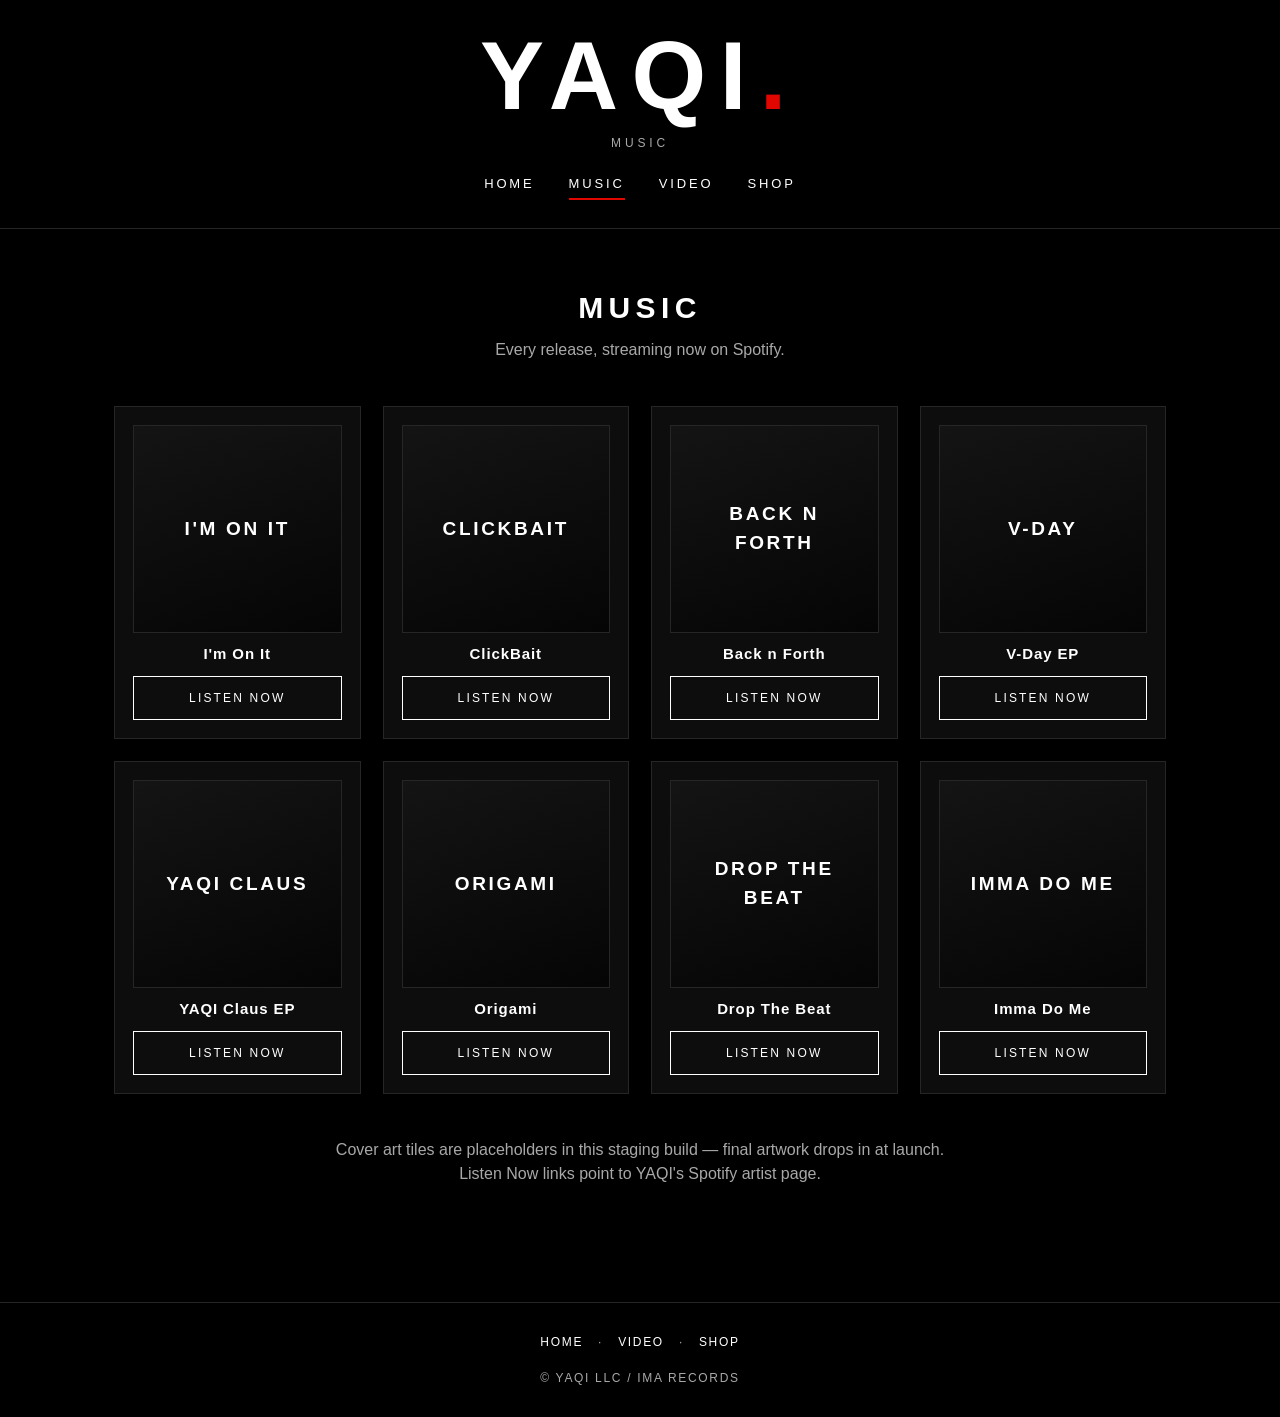
==== music/index.html @ f7b1d55b "Add files via upload" ====
<!DOCTYPE html>
<html lang="en">
<head>
<meta charset="utf-8">
<meta name="viewport" content="width=device-width, initial-scale=1">
<title>Music — YAQI</title>
<link rel="stylesheet" href="../style.css">
</head>
<body>
<header>
  <div class="logo">YAQI<span class="dot">.</span></div>
  <p class="tagline">Music</p>
  <nav>
    <a href="../index.html">Home</a>
    <a href="index.html" class="active">Music</a>
    <a href="../video/">Video</a>
    <a href="../shop/">Shop</a>
  </nav>
</header>
<main>
  <h1 class="page">Music</h1>
  <p class="lede">Every release, streaming now on Spotify.</p>
  <div class="grid">
    <article class="card"><div class="tile"><span>I'M ON IT</span></div><h3>I'm On It</h3><a class="btn" href="https://open.spotify.com/artist/5m5swbEILOhOgBuREfOQjX" target="_blank" rel="noopener">Listen Now</a></article>
    <article class="card"><div class="tile"><span>CLICKBAIT</span></div><h3>ClickBait</h3><a class="btn" href="https://open.spotify.com/artist/5m5swbEILOhOgBuREfOQjX" target="_blank" rel="noopener">Listen Now</a></article>
    <article class="card"><div class="tile"><span>BACK N FORTH</span></div><h3>Back n Forth</h3><a class="btn" href="https://open.spotify.com/artist/5m5swbEILOhOgBuREfOQjX" target="_blank" rel="noopener">Listen Now</a></article>
    <article class="card"><div class="tile"><span>V-DAY</span></div><h3>V-Day EP</h3><a class="btn" href="https://open.spotify.com/artist/5m5swbEILOhOgBuREfOQjX" target="_blank" rel="noopener">Listen Now</a></article>
    <article class="card"><div class="tile"><span>YAQI CLAUS</span></div><h3>YAQI Claus EP</h3><a class="btn" href="https://open.spotify.com/artist/5m5swbEILOhOgBuREfOQjX" target="_blank" rel="noopener">Listen Now</a></article>
    <article class="card"><div class="tile"><span>ORIGAMI</span></div><h3>Origami</h3><a class="btn" href="https://open.spotify.com/artist/5m5swbEILOhOgBuREfOQjX" target="_blank" rel="noopener">Listen Now</a></article>
    <article class="card"><div class="tile"><span>DROP THE BEAT</span></div><h3>Drop The Beat</h3><a class="btn" href="https://open.spotify.com/artist/5m5swbEILOhOgBuREfOQjX" target="_blank" rel="noopener">Listen Now</a></article>
    <article class="card"><div class="tile"><span>IMMA DO ME</span></div><h3>Imma Do Me</h3><a class="btn" href="https://open.spotify.com/artist/5m5swbEILOhOgBuREfOQjX" target="_blank" rel="noopener">Listen Now</a></article>
  </div>
  <p class="lede" style="margin-top:44px">Cover art tiles are placeholders in this staging build — final artwork drops in at launch. Listen Now links point to YAQI's Spotify artist page.</p>
</main>
<footer>
  <a href="../index.html">Home</a> · <a href="../video/">Video</a> · <a href="../shop/">Shop</a><br><br>
  © YAQI LLC / IMA Records
</footer>
</body>
</html>
---- style.css ----
/* YAQI — staging mirror. Minimal black/white, one red accent. */
:root{
  --bg:#000; --panel:#0d0d0d; --line:#262626; --text:#fff; --muted:#a8a8a8; --red:#e10600;
}
*{box-sizing:border-box;margin:0;padding:0}
body{background:var(--bg);color:var(--text);font-family:"Helvetica Neue",Helvetica,Arial,sans-serif;line-height:1.5;-webkit-font-smoothing:antialiased}
a{color:var(--text);text-decoration:none}
a:hover{color:var(--red)}
header{border-bottom:1px solid var(--line);padding:28px 24px;text-align:center}
.logo{font-size:clamp(44px,9vw,96px);font-weight:800;letter-spacing:.14em;line-height:1}
.logo .dot{color:var(--red)}
.tagline{color:var(--muted);letter-spacing:.32em;text-transform:uppercase;font-size:12px;margin-top:10px}
nav{margin-top:22px;display:flex;gap:34px;justify-content:center;flex-wrap:wrap}
nav a{letter-spacing:.22em;text-transform:uppercase;font-size:13px;padding-bottom:4px;border-bottom:2px solid transparent}
nav a.active{border-color:var(--red)}
main{max-width:1100px;margin:0 auto;padding:56px 24px 72px}
h1.page{font-size:30px;letter-spacing:.18em;text-transform:uppercase;text-align:center;margin-bottom:8px}
p.lede{color:var(--muted);text-align:center;max-width:640px;margin:0 auto 44px}
.hero{text-align:center;padding:48px 0 8px}
.hero p{color:var(--muted);max-width:560px;margin:18px auto 0}
.socials{display:flex;gap:16px;justify-content:center;flex-wrap:wrap;margin-top:40px}
.socials a,.btn{display:inline-block;border:1px solid var(--text);padding:12px 26px;letter-spacing:.18em;text-transform:uppercase;font-size:12px;transition:.2s}
.socials a:hover,.btn:hover{background:var(--red);border-color:var(--red);color:#fff}
.grid{display:grid;grid-template-columns:repeat(auto-fill,minmax(230px,1fr));gap:22px}
.card{background:var(--panel);border:1px solid var(--line);padding:18px;text-align:center;display:flex;flex-direction:column;gap:10px}
.card img{width:100%;aspect-ratio:3/4;object-fit:cover;background:#161616}
.card h3{font-size:15px;letter-spacing:.06em}
.price{color:var(--red);font-weight:700;letter-spacing:.08em}
.desc{color:var(--muted);font-size:13px;flex:1}
.tile{aspect-ratio:1;display:flex;align-items:center;justify-content:center;border:1px solid var(--line);background:linear-gradient(160deg,#141414,#050505);padding:20px}
.tile span{font-size:19px;font-weight:700;letter-spacing:.14em;text-align:center}
.btn.buy{margin-top:6px;border-color:var(--red)}
.note{border:1px dashed var(--red);color:var(--muted);padding:14px 18px;font-size:13px;max-width:760px;margin:0 auto 40px;text-align:center}
footer{border-top:1px solid var(--line);padding:30px 24px;text-align:center;color:var(--muted);font-size:12px;letter-spacing:.14em;text-transform:uppercase}
footer a{margin:0 10px}
.center{text-align:center}
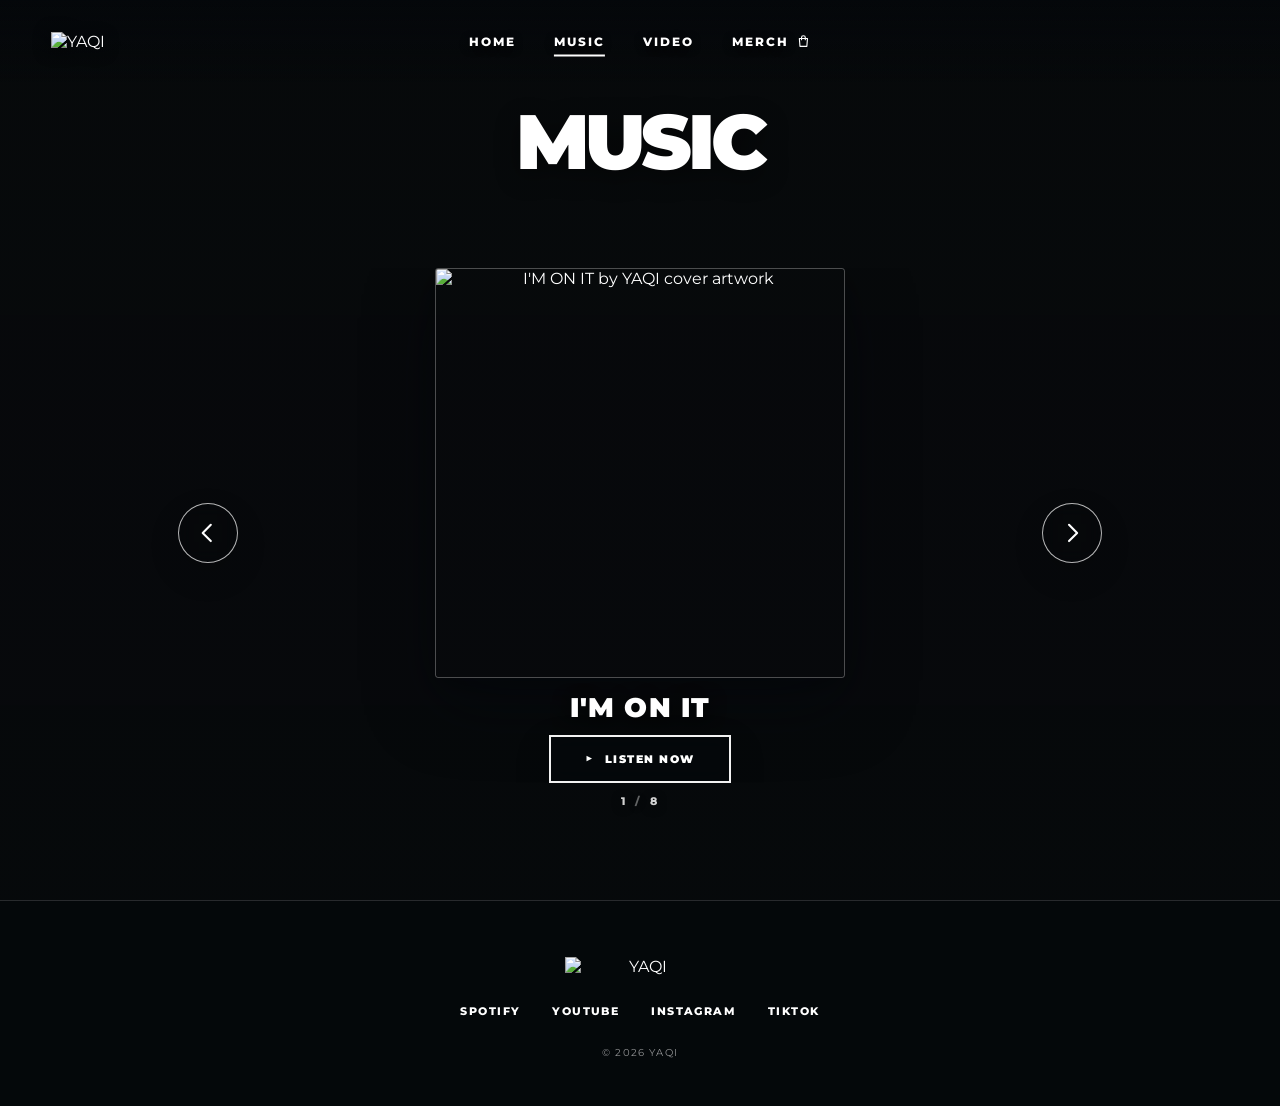
==== commit 67e1bab5: "Add files via upload" ====
--- a/music/index.html
+++ b/music/index.html
@@ -1,40 +1,84 @@
 <!DOCTYPE html>
 <html lang="en">
 <head>
-<meta charset="utf-8">
-<meta name="viewport" content="width=device-width, initial-scale=1">
-<title>Music — YAQI</title>
+<meta charset="UTF-8">
+<meta name="viewport" content="width=device-width, initial-scale=1.0">
+<title>YAQI | Music</title>
 <link rel="stylesheet" href="../style.css">
 </head>
-<body>
-<header>
-  <div class="logo">YAQI<span class="dot">.</span></div>
-  <p class="tagline">Music</p>
-  <nav>
-    <a href="../index.html">Home</a>
-    <a href="index.html" class="active">Music</a>
+<body class="music-page">
+<header class="site-header solid-header">
+  <a class="site-logo" href="../" aria-label="YAQI home"><img src="../assets/yaqi-logo.png" alt="YAQI"></a>
+  <button class="menu-toggle" aria-label="Open menu" aria-expanded="false"><span></span><span></span><span></span></button>
+  <nav class="main-nav">
+    <a href="../">Home</a>
+    <a href="./" class="active">Music</a>
     <a href="../video/">Video</a>
-    <a href="../shop/">Shop</a>
+    <a href="../shop/" class="nav-merch">Merch <svg class="nav-merch-icon" viewBox="0 0 24 24" aria-hidden="true"><path d="M5.5 8h13l-1 12.5h-11L5.5 8z"/><path d="M9 10V6.5a3 3 0 0 1 6 0V10"/></svg></a>
   </nav>
 </header>
-<main>
-  <h1 class="page">Music</h1>
-  <p class="lede">Every release, streaming now on Spotify.</p>
-  <div class="grid">
-    <article class="card"><div class="tile"><span>I'M ON IT</span></div><h3>I'm On It</h3><a class="btn" href="https://open.spotify.com/artist/5m5swbEILOhOgBuREfOQjX" target="_blank" rel="noopener">Listen Now</a></article>
-    <article class="card"><div class="tile"><span>CLICKBAIT</span></div><h3>ClickBait</h3><a class="btn" href="https://open.spotify.com/artist/5m5swbEILOhOgBuREfOQjX" target="_blank" rel="noopener">Listen Now</a></article>
-    <article class="card"><div class="tile"><span>BACK N FORTH</span></div><h3>Back n Forth</h3><a class="btn" href="https://open.spotify.com/artist/5m5swbEILOhOgBuREfOQjX" target="_blank" rel="noopener">Listen Now</a></article>
-    <article class="card"><div class="tile"><span>V-DAY</span></div><h3>V-Day EP</h3><a class="btn" href="https://open.spotify.com/artist/5m5swbEILOhOgBuREfOQjX" target="_blank" rel="noopener">Listen Now</a></article>
-    <article class="card"><div class="tile"><span>YAQI CLAUS</span></div><h3>YAQI Claus EP</h3><a class="btn" href="https://open.spotify.com/artist/5m5swbEILOhOgBuREfOQjX" target="_blank" rel="noopener">Listen Now</a></article>
-    <article class="card"><div class="tile"><span>ORIGAMI</span></div><h3>Origami</h3><a class="btn" href="https://open.spotify.com/artist/5m5swbEILOhOgBuREfOQjX" target="_blank" rel="noopener">Listen Now</a></article>
-    <article class="card"><div class="tile"><span>DROP THE BEAT</span></div><h3>Drop The Beat</h3><a class="btn" href="https://open.spotify.com/artist/5m5swbEILOhOgBuREfOQjX" target="_blank" rel="noopener">Listen Now</a></article>
-    <article class="card"><div class="tile"><span>IMMA DO ME</span></div><h3>Imma Do Me</h3><a class="btn" href="https://open.spotify.com/artist/5m5swbEILOhOgBuREfOQjX" target="_blank" rel="noopener">Listen Now</a></article>
-  </div>
-  <p class="lede" style="margin-top:44px">Cover art tiles are placeholders in this staging build — final artwork drops in at launch. Listen Now links point to YAQI's Spotify artist page.</p>
+<main class="music-shell">
+  <div class="music-page-heading"><h1>Music</h1></div>
+  <section class="release-carousel" aria-label="Releases">
+    <button class="release-arrow release-arrow-left" data-music-prev aria-label="Previous release"><svg viewBox="0 0 24 24"><polyline points="14.5 5 7.5 12 14.5 19"/></svg></button>
+    <div class="release-viewport">
+      <div class="release-track" data-music-track>
+        <div class="release-slide" data-music-slide><div class="release-card">
+          <img class="release-cover" src="../assets/im-on-it.png" alt="I'M ON IT by YAQI cover artwork">
+          <h2>I'm On It</h2>
+          <a class="listen-button" href="https://open.spotify.com/track/5s3opgyI53ngSwlmM17Tma" target="_blank" rel="noopener"><span class="listen-play">▶</span> Listen Now</a>
+        </div></div>
+        <div class="release-slide" data-music-slide><div class="release-card">
+          <img class="release-cover" src="../assets/clickbait.png" alt="CLICKBAIT by YAQI cover artwork">
+          <h2>ClickBait</h2>
+          <a class="listen-button" href="https://open.spotify.com/track/7DHB2YpfxtL0HxVjo0pSCS" target="_blank" rel="noopener"><span class="listen-play">▶</span> Listen Now</a>
+        </div></div>
+        <div class="release-slide" data-music-slide><div class="release-card">
+          <img class="release-cover" src="../assets/back-n-forth.png" alt="BACK N FORTH by YAQI cover artwork">
+          <h2>Back n Forth</h2>
+          <a class="listen-button" href="https://open.spotify.com/track/4S9EpuL0spIxfw7jZOhN16" target="_blank" rel="noopener"><span class="listen-play">▶</span> Listen Now</a>
+        </div></div>
+        <div class="release-slide" data-music-slide><div class="release-card">
+          <img class="release-cover" src="../assets/v-day.png" alt="V-DAY by YAQI cover artwork">
+          <h2>V-Day</h2>
+          <a class="listen-button" href="https://open.spotify.com/album/2xEYxTy93V18si3zNuyYnM" target="_blank" rel="noopener"><span class="listen-play">▶</span> Listen Now</a>
+        </div></div>
+        <div class="release-slide" data-music-slide><div class="release-card">
+          <img class="release-cover" src="../assets/yaqi-claus.png" alt="YAQI CLAUS by YAQI cover artwork">
+          <h2>YAQI Claus</h2>
+          <a class="listen-button" href="https://open.spotify.com/album/5U6uomQ8P0w6MU0vwHwNBo" target="_blank" rel="noopener"><span class="listen-play">▶</span> Listen Now</a>
+        </div></div>
+        <div class="release-slide" data-music-slide><div class="release-card">
+          <img class="release-cover" src="../assets/origami.png" alt="ORIGAMI by YAQI cover artwork">
+          <h2>Origami</h2>
+          <a class="listen-button" href="https://open.spotify.com/track/48HlxgF5xX94oO83ZeDOgD" target="_blank" rel="noopener"><span class="listen-play">▶</span> Listen Now</a>
+        </div></div>
+        <div class="release-slide" data-music-slide><div class="release-card">
+          <img class="release-cover" src="../assets/drop-the-beat.png" alt="DROP THE BEAT by YAQI cover artwork">
+          <h2>Drop The Beat</h2>
+          <a class="listen-button" href="https://open.spotify.com/track/1GWq0NclxH48NZuZEnjfbx" target="_blank" rel="noopener"><span class="listen-play">▶</span> Listen Now</a>
+        </div></div>
+        <div class="release-slide" data-music-slide><div class="release-card">
+          <img class="release-cover" src="../assets/imma-do-me.png" alt="IMMA DO ME by YAQI cover artwork">
+          <h2>Imma Do Me</h2>
+          <a class="listen-button" href="https://open.spotify.com/track/6nxDJrNgpS2zrKeXqTOZws" target="_blank" rel="noopener"><span class="listen-play">▶</span> Listen Now</a>
+        </div></div>
+      </div>
+    </div>
+    <button class="release-arrow release-arrow-right" data-music-next aria-label="Next release"><svg viewBox="0 0 24 24"><polyline points="9.5 5 16.5 12 9.5 19"/></svg></button>
+    <div class="release-position"><span data-music-current>1</span><span class="release-position-divider">/</span><span data-music-total>8</span></div>
+  </section>
 </main>
-<footer>
-  <a href="../index.html">Home</a> · <a href="../video/">Video</a> · <a href="../shop/">Shop</a><br><br>
-  © YAQI LLC / IMA Records
+<footer class="site-footer">
+  <img src="../assets/yaqi-logo.png" alt="YAQI">
+  <nav class="footer-links">
+    <a href="https://open.spotify.com/artist/5m5swbEILOhOgBuREfOQjX" target="_blank" rel="noopener">Spotify</a>
+    <a href="https://www.youtube.com/@yaqiofficialchannel460" target="_blank" rel="noopener">YouTube</a>
+    <a href="https://www.instagram.com/yaqi_official/" target="_blank" rel="noopener">Instagram</a>
+    <a href="https://www.tiktok.com/@yaqiofficial" target="_blank" rel="noopener">TikTok</a>
+  </nav>
+  <p>© <span data-year>2026</span> YAQI</p>
 </footer>
+<script src="../script.js"></script>
 </body>
 </html>
--- a/style.css
+++ b/style.css
@@ -1,36 +1,928 @@
-/* YAQI — staging mirror. Minimal black/white, one red accent. */
-:root{
-  --bg:#000; --panel:#0d0d0d; --line:#262626; --text:#fff; --muted:#a8a8a8; --red:#e10600;
-}
-*{box-sizing:border-box;margin:0;padding:0}
-body{background:var(--bg);color:var(--text);font-family:"Helvetica Neue",Helvetica,Arial,sans-serif;line-height:1.5;-webkit-font-smoothing:antialiased}
-a{color:var(--text);text-decoration:none}
-a:hover{color:var(--red)}
-header{border-bottom:1px solid var(--line);padding:28px 24px;text-align:center}
-.logo{font-size:clamp(44px,9vw,96px);font-weight:800;letter-spacing:.14em;line-height:1}
-.logo .dot{color:var(--red)}
-.tagline{color:var(--muted);letter-spacing:.32em;text-transform:uppercase;font-size:12px;margin-top:10px}
-nav{margin-top:22px;display:flex;gap:34px;justify-content:center;flex-wrap:wrap}
-nav a{letter-spacing:.22em;text-transform:uppercase;font-size:13px;padding-bottom:4px;border-bottom:2px solid transparent}
-nav a.active{border-color:var(--red)}
-main{max-width:1100px;margin:0 auto;padding:56px 24px 72px}
-h1.page{font-size:30px;letter-spacing:.18em;text-transform:uppercase;text-align:center;margin-bottom:8px}
-p.lede{color:var(--muted);text-align:center;max-width:640px;margin:0 auto 44px}
-.hero{text-align:center;padding:48px 0 8px}
-.hero p{color:var(--muted);max-width:560px;margin:18px auto 0}
-.socials{display:flex;gap:16px;justify-content:center;flex-wrap:wrap;margin-top:40px}
-.socials a,.btn{display:inline-block;border:1px solid var(--text);padding:12px 26px;letter-spacing:.18em;text-transform:uppercase;font-size:12px;transition:.2s}
-.socials a:hover,.btn:hover{background:var(--red);border-color:var(--red);color:#fff}
-.grid{display:grid;grid-template-columns:repeat(auto-fill,minmax(230px,1fr));gap:22px}
-.card{background:var(--panel);border:1px solid var(--line);padding:18px;text-align:center;display:flex;flex-direction:column;gap:10px}
-.card img{width:100%;aspect-ratio:3/4;object-fit:cover;background:#161616}
-.card h3{font-size:15px;letter-spacing:.06em}
-.price{color:var(--red);font-weight:700;letter-spacing:.08em}
-.desc{color:var(--muted);font-size:13px;flex:1}
-.tile{aspect-ratio:1;display:flex;align-items:center;justify-content:center;border:1px solid var(--line);background:linear-gradient(160deg,#141414,#050505);padding:20px}
-.tile span{font-size:19px;font-weight:700;letter-spacing:.14em;text-align:center}
-.btn.buy{margin-top:6px;border-color:var(--red)}
-.note{border:1px dashed var(--red);color:var(--muted);padding:14px 18px;font-size:13px;max-width:760px;margin:0 auto 40px;text-align:center}
-footer{border-top:1px solid var(--line);padding:30px 24px;text-align:center;color:var(--muted);font-size:12px;letter-spacing:.14em;text-transform:uppercase}
-footer a{margin:0 10px}
-.center{text-align:center}
+@import url("https://fonts.googleapis.com/css2?family=Montserrat:wght@400;500;600;700;800;900&display=swap");
+
+:root {
+  --black: #080a0c;
+  --white: #ffffff;
+  --silver: #dce6ed;
+  --silver-dark: #8696a3;
+  --glass-dark: rgba(6, 9, 12, .72);
+  --glass-light: rgba(235, 242, 247, .15);
+}
+
+* { box-sizing: border-box; }
+
+html { scroll-behavior: smooth; }
+
+body {
+  margin: 0;
+  min-height: 100%;
+  font-family: "Montserrat", Arial, sans-serif;
+  color: var(--white);
+  overflow-x: hidden;
+  background: var(--black);
+}
+
+/* One full-size background image across the entire site. No tiles or square repeats. */
+body::before {
+  content: "";
+  position: fixed;
+  inset: 0;
+  z-index: -2;
+  background-image: url("assets/yaqi-background.jpg");
+  background-position: center center;
+  background-size: cover;
+  background-repeat: no-repeat;
+}
+
+/* Very light contrast layer so white YAQI branding stays readable. */
+body::after {
+  content: "";
+  position: fixed;
+  inset: 0;
+  z-index: -1;
+  pointer-events: none;
+  background: linear-gradient(180deg, rgba(4,7,10,.16), rgba(4,7,10,.28));
+}
+
+a { color: inherit; text-decoration: none; }
+
+img { display: block; max-width: 100%; }
+
+button, input { font: inherit; }
+
+.site-header {
+  position: fixed;
+  inset: 0 0 auto 0;
+  z-index: 100;
+  min-height: 82px;
+  padding: 16px clamp(22px, 4vw, 64px);
+  display: flex;
+  align-items: center;
+  justify-content: space-between;
+  background: linear-gradient(180deg, rgba(4,7,10,.72), rgba(4,7,10,.08));
+}
+
+/* Keep the same transparent/gradient header treatment on every page. */
+.solid-header {
+  background: linear-gradient(180deg, rgba(4,7,10,.72), rgba(4,7,10,.08));
+  border-bottom: 0;
+  backdrop-filter: none;
+}
+
+.site-logo { width: 118px; display: block; }
+
+.site-logo img { width: 100%; filter: drop-shadow(0 2px 8px rgba(0,0,0,.55)); }
+
+.main-nav {
+  position: absolute;
+  left: 50%;
+  top: 50%;
+  transform: translate(-50%, -50%);
+  display: flex;
+  align-items: center;
+  justify-content: center;
+  gap: clamp(22px, 3vw, 46px);
+  white-space: nowrap;
+}
+
+.main-nav a {
+  position: relative;
+  padding: 8px 0;
+  font-size: .76rem;
+  font-weight: 800;
+  letter-spacing: .16em;
+  text-transform: uppercase;
+  text-shadow: 0 2px 8px rgba(0,0,0,.65);
+}
+
+.main-nav a::after {
+  content: "";
+  position: absolute;
+  left: 0;
+  right: 100%;
+  bottom: 0;
+  height: 2px;
+  background: var(--white);
+  transition: right .2s ease;
+}
+
+.main-nav a:hover::after,
+.main-nav a.active::after { right: 0; }
+
+.nav-merch {
+  display: inline-flex;
+  align-items: center;
+  gap: 7px;
+}
+
+.nav-merch-icon {
+  width: 15px;
+  height: 15px;
+  fill: none;
+  stroke: currentColor;
+  stroke-width: 1.8;
+  stroke-linecap: round;
+  stroke-linejoin: round;
+  flex: 0 0 auto;
+}
+
+.menu-toggle { display: none; }
+
+.home-hero {
+  position: relative;
+  min-height: 100svh;
+  display: grid;
+  place-items: center;
+  overflow: hidden;
+  background: transparent;
+}
+
+.home-hero::before { display: none; }
+
+.hero-glow { display: none; }
+
+.home-center {
+  width: min(980px, 88vw);
+  margin: 0 auto;
+  text-align: center;
+  padding: 120px 20px 110px;
+}
+
+.home-logo {
+  width: min(860px, 82vw);
+  margin: 0 auto clamp(34px, 6vh, 62px);
+  filter: drop-shadow(0 14px 30px rgba(0,0,0,.55));
+}
+
+.home-actions, .button-row {
+  display: flex;
+  flex-wrap: wrap;
+  justify-content: center;
+  gap: 14px;
+}
+
+.primary-button {
+  min-width: 178px;
+  min-height: 50px;
+  padding: 0 26px;
+  display: inline-flex;
+  align-items: center;
+  justify-content: center;
+  border: 2px solid var(--white);
+  background: var(--white);
+  color: var(--black);
+  font-size: .72rem;
+  font-weight: 900;
+  letter-spacing: .14em;
+  text-transform: uppercase;
+  cursor: pointer;
+  box-shadow: 0 8px 24px rgba(0,0,0,.16);
+  transition: transform .18s ease, background .18s ease, color .18s ease;
+}
+
+.primary-button:hover { transform: translateY(-2px); }
+
+.primary-button.outline { background: rgba(0,0,0,.12); color: var(--white); backdrop-filter: blur(4px); }
+
+.primary-button.outline:hover { background: var(--white); color: var(--black); }
+
+.home-socials {
+  position: absolute;
+  left: 0;
+  right: 0;
+  bottom: 0;
+  min-height: 64px;
+  display: flex;
+  justify-content: center;
+  align-items: center;
+  flex-wrap: wrap;
+  gap: 18px 36px;
+  padding: 16px 22px;
+  background: rgba(4,7,10,.52);
+  border-top: 1px solid rgba(255,255,255,.16);
+  backdrop-filter: blur(10px);
+}
+
+.home-socials a,
+.footer-links a {
+  font-size: .68rem;
+  font-weight: 800;
+  letter-spacing: .13em;
+  text-transform: uppercase;
+}
+
+.home-socials a:hover,
+.footer-links a:hover { color: var(--silver); }
+
+.inner-page { background: transparent; }
+
+.page-shell {
+  min-height: 100vh;
+  padding-top: 82px;
+  background: transparent;
+}
+
+.page-intro {
+  min-height: 300px;
+  padding: 100px clamp(24px, 7vw, 110px) 62px;
+  display: flex;
+  align-items: flex-end;
+  background: transparent;
+}
+
+.page-intro h1 {
+  margin: 0;
+  color: var(--white);
+  font-size: clamp(4.8rem, 12vw, 11rem);
+  line-height: .82;
+  font-weight: 900;
+  letter-spacing: -.06em;
+  text-transform: uppercase;
+  text-shadow: 0 7px 26px rgba(0,0,0,.48);
+}
+
+.music-feature {
+  padding: clamp(55px, 8vw, 110px) clamp(24px, 7vw, 110px) 120px;
+  display: grid;
+  grid-template-columns: minmax(280px, .85fr) minmax(360px, 1.15fr);
+  gap: clamp(45px, 7vw, 110px);
+  align-items: center;
+  background: rgba(236,244,249,.76);
+  color: var(--black);
+  border-top: 1px solid rgba(255,255,255,.35);
+  border-bottom: 1px solid rgba(255,255,255,.35);
+  backdrop-filter: blur(8px);
+}
+
+.section-logo {
+  width: min(430px, 78%);
+  padding: 24px 26px;
+  margin-bottom: 34px;
+  background: rgba(6,9,12,.94);
+}
+
+.music-copy h2 {
+  margin: 0 0 16px;
+  font-size: clamp(2.4rem, 5vw, 5rem);
+  line-height: .95;
+  text-transform: uppercase;
+  letter-spacing: -.04em;
+}
+
+.music-copy p {
+  max-width: 480px;
+  margin: 0 0 32px;
+  line-height: 1.7;
+  font-size: .94rem;
+}
+
+.button-row { justify-content: flex-start; }
+
+.dark-button {
+  background: var(--black);
+  color: var(--white);
+  border-color: var(--black);
+}
+
+.dark-button:hover { background: #28313a; border-color: #28313a; }
+
+.outline-dark { background: transparent; color: var(--black); }
+
+.outline-dark:hover { color: var(--white); }
+
+.spotify-frame-wrap { width: 100%; max-width: 700px; margin-left: auto; }
+
+.spotify-frame {
+  display: block;
+  width: 100%;
+  border: 0;
+  border-radius: 14px;
+  box-shadow: 0 20px 60px rgba(0,0,0,.18);
+}
+
+.video-page {
+  overflow-y: auto;
+}
+
+.video-shell {
+  min-height: 100svh;
+  padding-top: 82px;
+  padding-bottom: 0;
+  background: transparent;
+  color: var(--white);
+}
+
+/* The first video and its heading are designed to fit entirely in the first viewport. */
+.video-first-screen {
+  min-height: calc(100svh - 82px);
+  display: flex;
+  flex-direction: column;
+  justify-content: center;
+  padding: clamp(12px, 2vh, 22px) 24px clamp(20px, 3vh, 34px);
+}
+
+.video-page-heading {
+  flex: 0 0 auto;
+  padding: 0 0 clamp(10px, 1.6vh, 18px);
+  text-align: center;
+}
+
+.video-page-heading h1 {
+  margin: 0;
+  color: var(--white);
+  font-size: clamp(2.5rem, 5vw, 4.8rem);
+  line-height: .9;
+  font-weight: 900;
+  letter-spacing: -.05em;
+  text-transform: uppercase;
+  text-shadow: 0 7px 24px rgba(0,0,0,.48);
+}
+
+.video-list {
+  width: 100%;
+}
+
+.video-entry {
+  min-height: calc(100svh - 82px);
+  display: grid;
+  place-items: center;
+  padding: clamp(34px, 6vh, 70px) 24px;
+}
+
+.video-entry-first {
+  flex: 1 1 auto;
+  min-height: 0;
+  padding: 0;
+}
+
+.video-feature {
+  appearance: none;
+  width: min(980px, 88vw, calc((100svh - 245px) * 1.7778));
+  max-width: 100%;
+  min-width: 0;
+  margin: 0;
+  padding: 0;
+  border: 0;
+  background: transparent;
+  color: var(--white);
+  text-align: center;
+  cursor: pointer;
+}
+
+.video-entry:not(.video-entry-first) .video-feature {
+  width: min(980px, 88vw, calc((100svh - 190px) * 1.7778));
+}
+
+.video-feature-thumb {
+  position: relative;
+  display: block;
+  width: 100%;
+  aspect-ratio: 16 / 9;
+  overflow: hidden;
+  background: #111;
+  border: 1px solid rgba(255,255,255,.28);
+  box-shadow: 0 26px 70px rgba(3,8,13,.42),
+    0 8px 24px rgba(3,8,13,.26);
+  transition: transform .28s ease, box-shadow .28s ease;
+}
+
+.video-feature-thumb img {
+  width: 100%;
+  height: 100%;
+  object-fit: cover;
+  transition: transform .28s ease, filter .28s ease;
+}
+
+@media (hover: hover) and (pointer: fine) {
+  .video-feature:hover .video-feature-thumb {
+    transform: translateY(-4px) scale(1.004);
+    box-shadow: 0 32px 82px rgba(3,8,13,.48),
+      0 10px 28px rgba(3,8,13,.3);
+  }
+
+  .video-feature:hover .video-feature-thumb img {
+    transform: scale(1.018);
+    filter: brightness(.78);
+  }
+}
+
+.play-circle {
+  position: absolute;
+  left: 50%;
+  top: 50%;
+  transform: translate(-50%, -50%);
+  width: clamp(58px, 5vw, 76px);
+  height: clamp(58px, 5vw, 76px);
+  border: 2px solid var(--white);
+  border-radius: 50%;
+  display: grid;
+  place-items: center;
+  padding-left: 5px;
+  background: rgba(0,0,0,.25);
+  color: var(--white);
+  font-size: 1.25rem;
+  transition: background .2s ease, color .2s ease, transform .2s ease;
+}
+
+.video-feature:hover .play-circle,
+.video-feature:focus-visible .play-circle {
+  background: rgba(230,238,244,.9);
+  color: var(--black);
+  transform: translate(-50%, -50%) scale(1.04);
+}
+
+.video-feature-title {
+  display: block;
+  margin-top: clamp(10px, 1.6vh, 16px);
+  color: var(--white);
+  font-size: clamp(1.05rem, 2vw, 1.45rem);
+  font-weight: 900;
+  line-height: 1.05;
+  letter-spacing: .04em;
+  text-transform: uppercase;
+  text-shadow: 0 4px 18px rgba(0,0,0,.7);
+}
+
+.video-page-more {
+  padding: 8px 24px 70px;
+  text-align: center;
+}
+
+.video-youtube-link {
+  color: rgba(255,255,255,.88);
+  font-size: .64rem;
+  font-weight: 800;
+  letter-spacing: .14em;
+  text-transform: uppercase;
+  text-shadow: 0 2px 10px rgba(0,0,0,.55);
+  border-bottom: 1px solid rgba(255,255,255,.55);
+  padding-bottom: 3px;
+}
+
+.video-youtube-link:hover,
+.video-youtube-link:focus-visible {
+  color: var(--white);
+  border-color: var(--white);
+}
+
+@media (max-height: 760px) and (min-width: 781px) {
+  .video-first-screen {
+    padding-top: 8px;
+    padding-bottom: 16px;
+  }
+
+  .video-page-heading {
+    padding-bottom: 8px;
+  }
+
+  .video-page-heading h1 {
+    font-size: clamp(2.2rem, 4vw, 3.6rem);
+  }
+
+  .video-feature {
+    width: min(860px, 82vw, calc((100svh - 205px) * 1.7778));
+  }
+
+  .video-feature-title {
+    margin-top: 8px;
+  }
+}
+
+@media (max-width: 780px) {
+  .video-shell {
+    padding-top: 70px;
+  }
+
+  .video-first-screen {
+    min-height: calc(100svh - 70px);
+    padding: 12px 14px 20px;
+  }
+
+  .video-page-heading {
+    padding-bottom: 10px;
+  }
+
+  .video-page-heading h1 {
+    font-size: clamp(2.5rem, 14vw, 4.3rem);
+  }
+
+  .video-entry {
+    min-height: calc(100svh - 70px);
+    padding: 32px 14px;
+  }
+
+  .video-entry-first {
+    min-height: 0;
+    padding: 0;
+  }
+
+  .video-feature,
+  .video-entry:not(.video-entry-first) .video-feature {
+    width: min(100%, calc((100svh - 220px) * 1.7778));
+  }
+
+  .video-feature-title {
+    margin-top: 10px;
+    font-size: 1.08rem;
+  }
+}
+
+@media (max-width: 420px) {
+  .video-page-heading h1 { font-size: 2.8rem; }
+
+  .video-feature,
+  .video-entry:not(.video-entry-first) .video-feature {
+    width: min(100%, calc((100svh - 205px) * 1.7778));
+  }
+}
+
+.video-modal {
+  position: fixed;
+  z-index: 500;
+  inset: 0;
+  display: none;
+  place-items: center;
+  padding: clamp(20px, 5vw, 70px);
+  background: rgba(0,0,0,.94);
+}
+
+.video-modal.open { display: grid; }
+
+.video-modal-inner {
+  width: min(1220px, 100%);
+  aspect-ratio: 16 / 9;
+  background: #000;
+  box-shadow: 0 30px 100px rgba(0,0,0,.7);
+}
+
+.video-modal iframe { width: 100%; height: 100%; border: 0; display: block; }
+
+.video-modal-close {
+  position: fixed;
+  top: 18px;
+  right: 28px;
+  z-index: 501;
+  border: 0;
+  background: transparent;
+  color: var(--white);
+  font-size: 3rem;
+  line-height: 1;
+  cursor: pointer;
+}
+
+.site-footer {
+  padding: 56px 24px 48px;
+  background: rgba(5,8,11,.76);
+  color: var(--white);
+  text-align: center;
+  border-top: 1px solid rgba(255,255,255,.14);
+  backdrop-filter: blur(10px);
+}
+
+.site-footer > img { width: 150px; margin: 0 auto 28px; }
+
+.footer-links {
+  display: flex;
+  justify-content: center;
+  gap: 18px 32px;
+  flex-wrap: wrap;
+  margin-bottom: 28px;
+}
+
+.site-footer p { margin: 0; font-size: .62rem; letter-spacing: .12em; opacity: .55; }
+
+@media (max-width: 780px) {
+  .site-header {
+    min-height: 70px;
+    padding: 14px 20px;
+    background: rgba(5,8,11,.84);
+  }
+
+  .site-logo { width: 96px; }
+
+  .menu-toggle {
+    display: flex;
+    width: 40px;
+    height: 36px;
+    padding: 7px 5px;
+    flex-direction: column;
+    justify-content: space-between;
+    border: 0;
+    background: transparent;
+    cursor: pointer;
+  }
+
+  .menu-toggle span { height: 2px; width: 100%; background: #fff; display: block; }
+
+  .main-nav {
+    position: absolute;
+    top: 70px;
+    left: 0;
+    right: 0;
+    transform: none;
+    display: none;
+    flex-direction: column;
+    align-items: stretch;
+    gap: 0;
+    padding: 8px 20px 20px;
+    background: rgba(5,8,11,.95);
+  }
+
+  .main-nav.open { display: flex; }
+
+  .main-nav a { padding: 16px 0; border-bottom: 1px solid rgba(255,255,255,.12); }
+
+  .main-nav a::after { display: none; }
+
+  .home-center { padding-top: 100px; }
+
+  .home-logo { width: 88vw; }
+
+  .home-socials { gap: 12px 22px; min-height: 74px; }
+
+  .page-shell { padding-top: 70px; }
+
+  .page-intro { min-height: 220px; padding: 72px 24px 40px; }
+
+  .music-feature {
+    grid-template-columns: 1fr;
+    padding: 58px 24px 80px;
+    background: rgba(236,244,249,.82);
+  }
+
+  .button-row { justify-content: flex-start; }
+}
+
+/* =========================
+   MUSIC RELEASE CAROUSEL
+   ========================= */
+
+.music-page {
+  overflow-y: auto;
+}
+
+.music-shell {
+  min-height: 100svh;
+  padding-top: 82px;
+  padding-bottom: 0;
+  display: flex;
+  flex-direction: column;
+}
+
+.music-page-heading {
+  flex: 0 0 auto;
+  padding: clamp(18px, 2.8vh, 30px) 24px clamp(12px, 2vh, 22px);
+  text-align: center;
+}
+
+.music-page-heading h1 {
+  margin: 0;
+  color: var(--white);
+  font-size: clamp(2.8rem, 6vw, 5.2rem);
+  line-height: .9;
+  font-weight: 900;
+  letter-spacing: -.05em;
+  text-transform: uppercase;
+  text-shadow: 0 7px 24px rgba(0,0,0,.48);
+}
+
+.release-carousel {
+  position: relative;
+  width: min(980px, 100%);
+  flex: 1 1 auto;
+  min-height: 0;
+  margin: 0 auto;
+  padding: 0 clamp(68px, 8vw, 100px) clamp(12px, 2vh, 22px);
+  display: flex;
+  flex-direction: column;
+  justify-content: center;
+}
+
+.release-viewport {
+  width: 100%;
+  overflow: hidden;
+}
+
+.release-track {
+  display: flex;
+  width: 100%;
+  transform: translate3d(0,0,0);
+  transition: transform .56s cubic-bezier(.22,.61,.36,1);
+  will-change: transform;
+}
+
+.release-slide {
+  flex: 0 0 100%;
+  min-width: 0;
+  display: grid;
+  place-items: center;
+  padding: 0;
+}
+
+.release-card {
+  width: min(410px, 48vw, calc(100svh - 330px));
+  min-width: 280px;
+  text-align: center;
+  color: var(--white);
+}
+
+.release-cover {
+  width: 100%;
+  aspect-ratio: 1 / 1;
+  object-fit: cover;
+  border-radius: 3px;
+  border: 1px solid rgba(255,255,255,.28);
+  box-shadow: 0 26px 70px rgba(3,8,13,.42),
+    0 8px 24px rgba(3,8,13,.26);
+  transition: transform .28s ease, box-shadow .28s ease;
+}
+
+@media (hover: hover) and (pointer: fine) {
+  .release-card:hover .release-cover {
+    transform: translateY(-4px) scale(1.006);
+    box-shadow: 0 32px 82px rgba(3,8,13,.48),
+      0 10px 28px rgba(3,8,13,.3);
+  }
+}
+
+.release-card h2 {
+  margin: clamp(12px, 1.8vh, 18px) 0 clamp(10px, 1.5vh, 14px);
+  color: var(--white);
+  font-size: clamp(1.15rem, 2.3vw, 1.7rem);
+  font-weight: 900;
+  line-height: 1;
+  letter-spacing: .04em;
+  text-transform: uppercase;
+  text-shadow: 0 4px 18px rgba(0,0,0,.7);
+}
+
+.listen-button {
+  min-width: 182px;
+  min-height: 48px;
+  padding: 0 23px;
+  display: inline-flex;
+  align-items: center;
+  justify-content: center;
+  gap: 10px;
+  border: 2px solid rgba(255,255,255,.95);
+  background: rgba(5,8,11,.76);
+  color: var(--white);
+  font-size: .69rem;
+  font-weight: 900;
+  letter-spacing: .14em;
+  text-transform: uppercase;
+  box-shadow: 0 14px 34px rgba(0,0,0,.24);
+  backdrop-filter: blur(9px);
+  transition: transform .18s ease, background .18s ease, color .18s ease;
+}
+
+.listen-button:hover,
+.listen-button:focus-visible {
+  transform: translateY(-2px);
+  background: var(--white);
+  color: var(--black);
+}
+
+.listen-play {
+  font-size: .8rem;
+  line-height: 1;
+}
+
+.release-arrow {
+  position: absolute;
+  z-index: 4;
+  top: 48%;
+  width: clamp(48px, 5vw, 60px);
+  height: clamp(48px, 5vw, 60px);
+  padding: 0;
+  border: 1px solid rgba(255,255,255,.7);
+  border-radius: 50%;
+  display: grid;
+  place-items: center;
+  background: rgba(5,8,11,.42);
+  color: var(--white);
+  cursor: pointer;
+  backdrop-filter: blur(8px);
+  box-shadow: 0 12px 30px rgba(0,0,0,.18);
+  transform: translateY(-50%);
+  transition: background .18s ease, color .18s ease, transform .18s ease;
+}
+
+.release-arrow svg {
+  width: 48%;
+  height: 48%;
+  fill: none;
+  stroke: currentColor;
+  stroke-width: 1.8;
+  stroke-linecap: round;
+  stroke-linejoin: round;
+}
+
+.release-arrow-left { left: clamp(10px, 2.5vw, 28px); }
+
+.release-arrow-right { right: clamp(10px, 2.5vw, 28px); }
+
+.release-arrow:hover,
+.release-arrow:focus-visible {
+  background: var(--white);
+  color: var(--black);
+}
+
+.release-arrow:active {
+  transform: translateY(-50%) scale(.95);
+}
+
+.release-position {
+  display: flex;
+  align-items: center;
+  justify-content: center;
+  gap: 8px;
+  margin-top: clamp(8px, 1.2vh, 12px);
+  color: rgba(255,255,255,.82);
+  font-size: .68rem;
+  font-weight: 800;
+  letter-spacing: .16em;
+  text-shadow: 0 2px 10px rgba(0,0,0,.6);
+}
+
+.release-position-divider { opacity: .45; }
+
+@media (max-height: 760px) and (min-width: 781px) {
+  .music-page-heading {
+    padding-top: 12px;
+    padding-bottom: 10px;
+  }
+
+  .music-page-heading h1 {
+    font-size: clamp(2.4rem, 5vw, 4.2rem);
+  }
+
+  .release-card {
+    width: min(360px, 44vw, calc(100svh - 280px));
+  }
+
+  .release-card h2 { margin-top: 10px; margin-bottom: 9px; }
+
+  .listen-button { min-height: 44px; }
+}
+
+@media (max-width: 780px) {
+  .music-shell {
+    padding-top: 70px;
+  }
+
+  .music-page-heading {
+    padding: 18px 18px 14px;
+  }
+
+  .music-page-heading h1 {
+    font-size: clamp(2.8rem, 15vw, 4.7rem);
+  }
+
+  .release-carousel {
+    width: 100%;
+    padding: 0 52px 18px;
+  }
+
+  .release-card {
+    width: min(100%, 380px, calc(100svh - 300px));
+    min-width: 0;
+  }
+
+  .release-card h2 { margin-top: 14px; font-size: 1.2rem; }
+
+  .release-arrow {
+    top: 47%;
+    width: 44px;
+    height: 44px;
+  }
+
+  .release-arrow-left { left: 4px; }
+
+  .release-arrow-right { right: 4px; }
+
+  .listen-button { min-width: 170px; min-height: 46px; }
+}
+
+@media (max-width: 420px) {
+  .music-page-heading h1 { font-size: 2.9rem; }
+
+  .release-carousel { padding-left: 46px; padding-right: 46px; }
+
+  .release-card {
+    width: min(100%, calc(100svh - 275px));
+  }
+}
+
+@media (prefers-reduced-motion: reduce) {
+  .release-track,
+  .release-cover,
+  .listen-button,
+  .release-arrow,
+  .video-track,
+  .video-feature-thumb,
+  .video-feature-thumb img,
+  .video-arrow {
+    transition: none !important;
+  }
+}
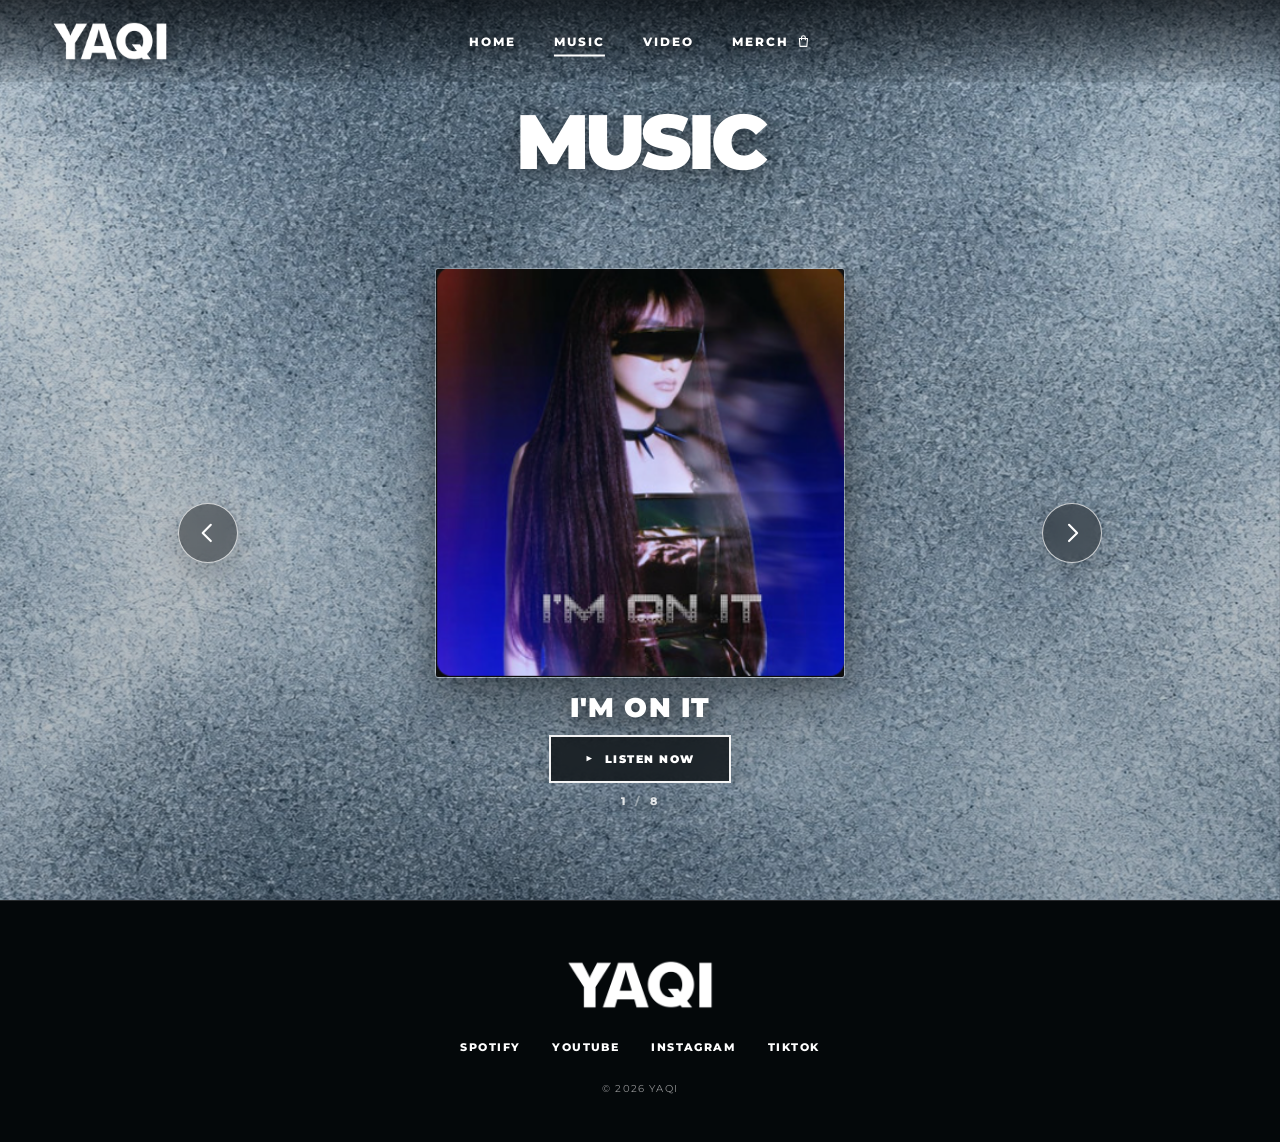
==== commit df4adf7f: "Add meta description for SEO Added a meta description for SEO optimization." ====
--- a/music/index.html
+++ b/music/index.html
@@ -3,6 +3,7 @@
 <head>
 <meta charset="UTF-8">
 <meta name="viewport" content="width=device-width, initial-scale=1.0">
+  <meta name="description" content="YAQI music — stream songs and releases including Bad Girls, ClickBait, Back n Forth and Origami on the official YAQI website, with links to Spotify and Apple Music.">
 <title>YAQI | Music</title>
 <link rel="stylesheet" href="../style.css">
 </head>
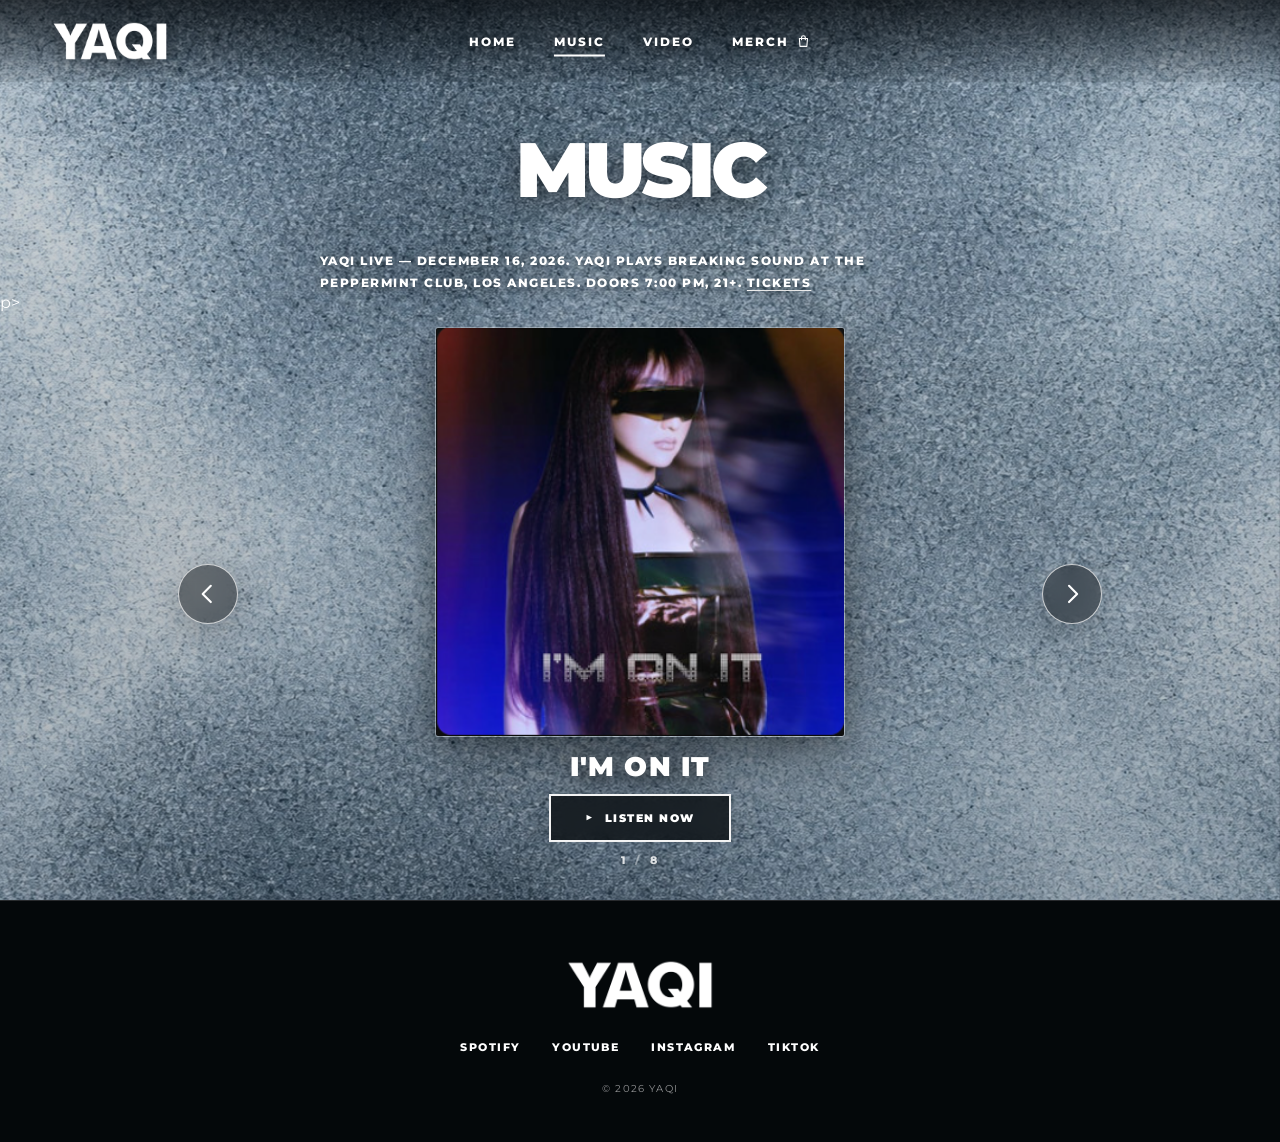
==== commit 17bc8406: "Push Dec 16 Peppermint Club show across pages Added concert announcement for YAQI live event." ====
--- a/music/index.html
+++ b/music/index.html
@@ -4,6 +4,15 @@
 <meta charset="UTF-8">
 <meta name="viewport" content="width=device-width, initial-scale=1.0">
   <meta name="description" content="YAQI music — stream songs and releases including Bad Girls, ClickBait, Back n Forth and Origami on the official YAQI website, with links to Spotify and Apple Music.">
+<meta property="og:title" content="YAQI | Music">
+<meta property="og:description" content="YAQI music — stream songs and releases including Bad Girls, ClickBait, Back n Forth and Origami on the official YAQI website, with links to Spotify and Apple Music.">
+<meta property="og:url" content="https://yaqiofficial.com/music/">
+<meta property="og:type" content="website">
+<meta property="og:image" content="https://yaqiofficial.com/assets/yaqi-background.jpg">
+<meta name="twitter:card" content="summary_large_image">
+<meta name="twitter:title" content="YAQI | Music">
+<meta name="twitter:description" content="YAQI music — stream songs and releases including Bad Girls, ClickBait, Back n Forth and Origami on the official YAQI website, with links to Spotify and Apple Music.">
+<meta name="twitter:image" content="https://yaqiofficial.com/assets/yaqi-background.jpg">
 <title>YAQI | Music</title>
 <link rel="stylesheet" href="../style.css">
 </head>
@@ -19,7 +28,9 @@
   </nav>
 </header>
 <main class="music-shell">
+  <p class="home-announce">
   <div class="music-page-heading"><h1>Music</h1></div>
+  <p class="home-announce">YAQI LIVE — DECEMBER 16, 2026. YAQI plays Breaking Sound at The Peppermint Club, Los Angeles. Doors 7:00 PM, 21+. <a href="https://www.ticketmaster.com/event/0900653185094C8F?did=yaqi" target="_blank" rel="noopener">Tickets</a></p>p>
   <section class="release-carousel" aria-label="Releases">
     <button class="release-arrow release-arrow-left" data-music-prev aria-label="Previous release"><svg viewBox="0 0 24 24"><polyline points="14.5 5 7.5 12 14.5 19"/></svg></button>
     <div class="release-viewport">
@@ -27,42 +38,42 @@
         <div class="release-slide" data-music-slide><div class="release-card">
           <img class="release-cover" src="../assets/im-on-it.png" alt="I'M ON IT by YAQI cover artwork">
           <h2>I'm On It</h2>
-          <a class="listen-button" href="https://open.spotify.com/track/5s3opgyI53ngSwlmM17Tma" target="_blank" rel="noopener"><span class="listen-play">▶</span> Listen Now</a>
+          <a class="listen-button" aria-label="Listen to I'm On It by YAQI on Spotify" href="https://open.spotify.com/track/5s3opgyI53ngSwlmM17Tma" target="_blank" rel="noopener"><span class="listen-play">▶</span> Listen Now</a>
         </div></div>
         <div class="release-slide" data-music-slide><div class="release-card">
           <img class="release-cover" src="../assets/clickbait.png" alt="CLICKBAIT by YAQI cover artwork">
           <h2>ClickBait</h2>
-          <a class="listen-button" href="https://open.spotify.com/track/7DHB2YpfxtL0HxVjo0pSCS" target="_blank" rel="noopener"><span class="listen-play">▶</span> Listen Now</a>
+          <a class="listen-button" aria-label="Listen to ClickBait by YAQI on Spotify" href="https://open.spotify.com/track/7DHB2YpfxtL0HxVjo0pSCS" target="_blank" rel="noopener"><span class="listen-play">▶</span> Listen Now</a>
         </div></div>
         <div class="release-slide" data-music-slide><div class="release-card">
           <img class="release-cover" src="../assets/back-n-forth.png" alt="BACK N FORTH by YAQI cover artwork">
           <h2>Back n Forth</h2>
-          <a class="listen-button" href="https://open.spotify.com/track/4S9EpuL0spIxfw7jZOhN16" target="_blank" rel="noopener"><span class="listen-play">▶</span> Listen Now</a>
+          <a class="listen-button" aria-label="Listen to Back n Forth by YAQI on Spotify" href="https://open.spotify.com/track/4S9EpuL0spIxfw7jZOhN16" target="_blank" rel="noopener"><span class="listen-play">▶</span> Listen Now</a>
         </div></div>
         <div class="release-slide" data-music-slide><div class="release-card">
           <img class="release-cover" src="../assets/v-day.png" alt="V-DAY by YAQI cover artwork">
           <h2>V-Day</h2>
-          <a class="listen-button" href="https://open.spotify.com/album/2xEYxTy93V18si3zNuyYnM" target="_blank" rel="noopener"><span class="listen-play">▶</span> Listen Now</a>
+          <a class="listen-button" aria-label="Listen to the V-Day EP by YAQI on Spotify" href="https://open.spotify.com/album/2xEYxTy93V18si3zNuyYnM" target="_blank" rel="noopener"><span class="listen-play">▶</span> Listen Now</a>
         </div></div>
         <div class="release-slide" data-music-slide><div class="release-card">
           <img class="release-cover" src="../assets/yaqi-claus.png" alt="YAQI CLAUS by YAQI cover artwork">
           <h2>YAQI Claus</h2>
-          <a class="listen-button" href="https://open.spotify.com/album/5U6uomQ8P0w6MU0vwHwNBo" target="_blank" rel="noopener"><span class="listen-play">▶</span> Listen Now</a>
+          <a class="listen-button" aria-label="Listen to the YAQI Claus EP by YAQI on Spotify" href="https://open.spotify.com/album/5U6uomQ8P0w6MU0vwHwNBo" target="_blank" rel="noopener"><span class="listen-play">▶</span> Listen Now</a>
         </div></div>
         <div class="release-slide" data-music-slide><div class="release-card">
           <img class="release-cover" src="../assets/origami.png" alt="ORIGAMI by YAQI cover artwork">
           <h2>Origami</h2>
-          <a class="listen-button" href="https://open.spotify.com/track/48HlxgF5xX94oO83ZeDOgD" target="_blank" rel="noopener"><span class="listen-play">▶</span> Listen Now</a>
+          <a class="listen-button" aria-label="Listen to Origami by YAQI on Spotify" href="https://open.spotify.com/track/48HlxgF5xX94oO83ZeDOgD" target="_blank" rel="noopener"><span class="listen-play">▶</span> Listen Now</a>
         </div></div>
         <div class="release-slide" data-music-slide><div class="release-card">
           <img class="release-cover" src="../assets/drop-the-beat.png" alt="DROP THE BEAT by YAQI cover artwork">
           <h2>Drop The Beat</h2>
-          <a class="listen-button" href="https://open.spotify.com/track/1GWq0NclxH48NZuZEnjfbx" target="_blank" rel="noopener"><span class="listen-play">▶</span> Listen Now</a>
+          <a class="listen-button" aria-label="Listen to Drop The Beat by YAQI on Spotify" href="https://open.spotify.com/track/1GWq0NclxH48NZuZEnjfbx" target="_blank" rel="noopener"><span class="listen-play">▶</span> Listen Now</a>
         </div></div>
         <div class="release-slide" data-music-slide><div class="release-card">
           <img class="release-cover" src="../assets/imma-do-me.png" alt="IMMA DO ME by YAQI cover artwork">
           <h2>Imma Do Me</h2>
-          <a class="listen-button" href="https://open.spotify.com/track/6nxDJrNgpS2zrKeXqTOZws" target="_blank" rel="noopener"><span class="listen-play">▶</span> Listen Now</a>
+          <a class="listen-button" aria-label="Listen to Imma Do Me by YAQI on Spotify" href="https://open.spotify.com/track/6nxDJrNgpS2zrKeXqTOZws" target="_blank" rel="noopener"><span class="listen-play">▶</span> Listen Now</a>
         </div></div>
       </div>
     </div>
--- a/style.css
+++ b/style.css
@@ -185,6 +185,21 @@
 .primary-button.outline { background: rgba(0,0,0,.12); color: var(--white); backdrop-filter: blur(4px); }
 
 .primary-button.outline:hover { background: var(--white); color: var(--black); }
+.home-announce {
+  margin: 28px auto 0;
+  max-width: 640px;
+  color: var(--white);
+  font-size: .78rem;
+  font-weight: 800;
+  letter-spacing: .12em;
+  line-height: 1.7;
+  text-transform: uppercase;
+  text-shadow: 0 2px 12px rgba(0,0,0,.6);
+}
+
+.home-announce a { text-decoration: underline; text-underline-offset: 3px; }
+
+.home-announce a:hover { color: var(--silver); }
 
 .home-socials {
   position: absolute;
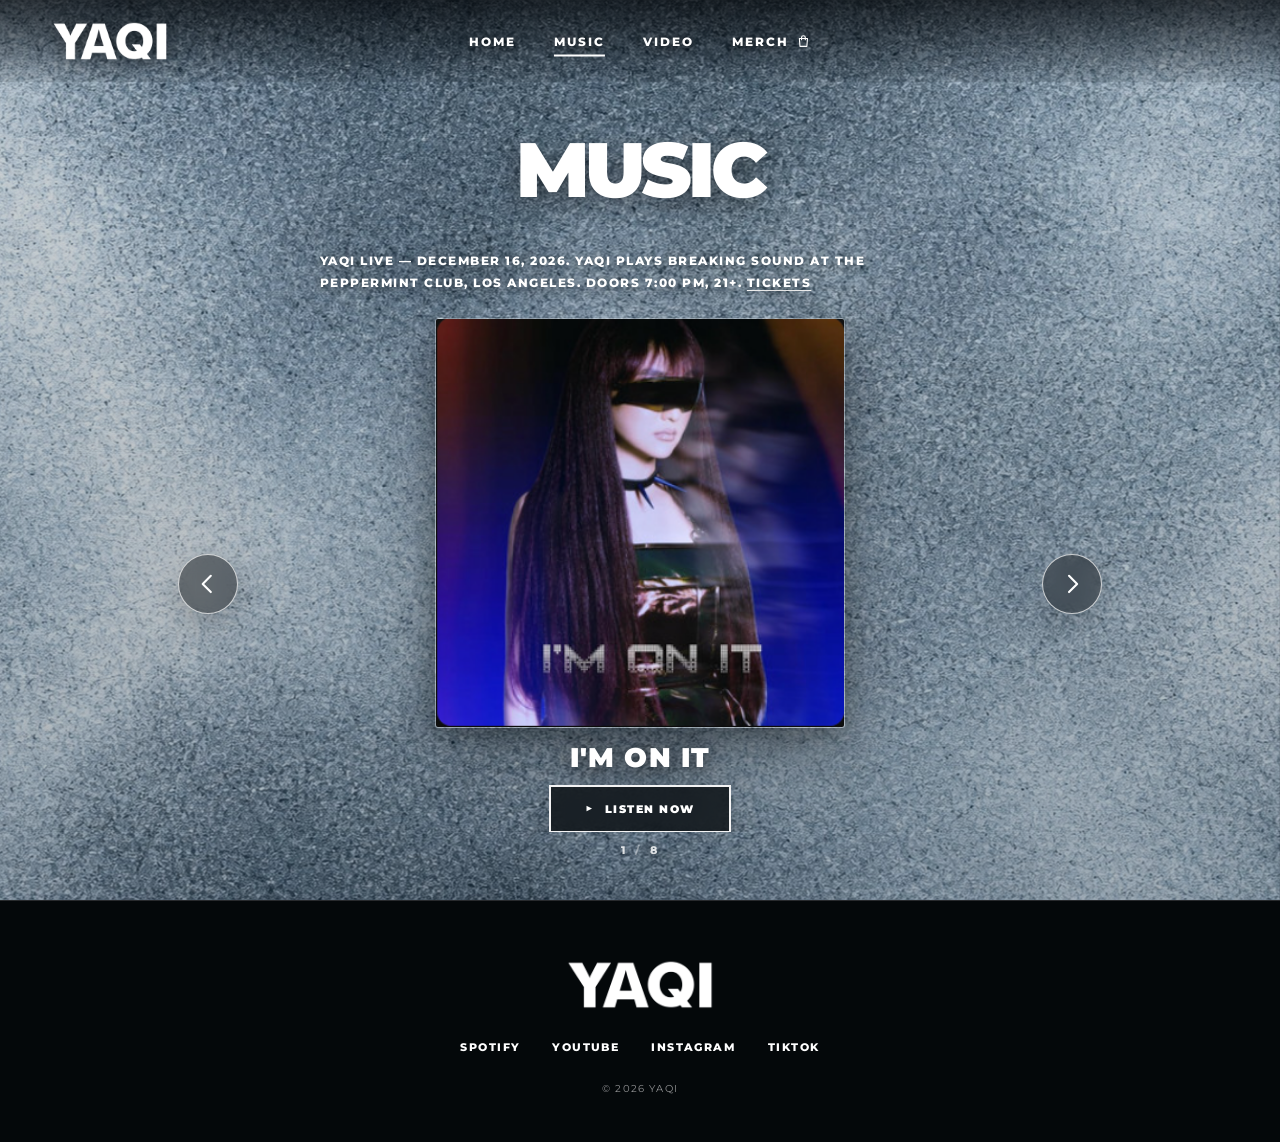
==== commit 5a9fa95a: "Fix stray markup in Dec 16 announcement line" ====
--- a/music/index.html
+++ b/music/index.html
@@ -30,7 +30,7 @@
 <main class="music-shell">
   <p class="home-announce">
   <div class="music-page-heading"><h1>Music</h1></div>
-  <p class="home-announce">YAQI LIVE — DECEMBER 16, 2026. YAQI plays Breaking Sound at The Peppermint Club, Los Angeles. Doors 7:00 PM, 21+. <a href="https://www.ticketmaster.com/event/0900653185094C8F?did=yaqi" target="_blank" rel="noopener">Tickets</a></p>p>
+  <p class="home-announce">YAQI LIVE — DECEMBER 16, 2026. YAQI plays Breaking Sound at The Peppermint Club, Los Angeles. Doors 7:00 PM, 21+. <a href="https://www.ticketmaster.com/event/0900653185094C8F?did=yaqi" target="_blank" rel="noopener">Tickets</a></p>
   <section class="release-carousel" aria-label="Releases">
     <button class="release-arrow release-arrow-left" data-music-prev aria-label="Previous release"><svg viewBox="0 0 24 24"><polyline points="14.5 5 7.5 12 14.5 19"/></svg></button>
     <div class="release-viewport">
